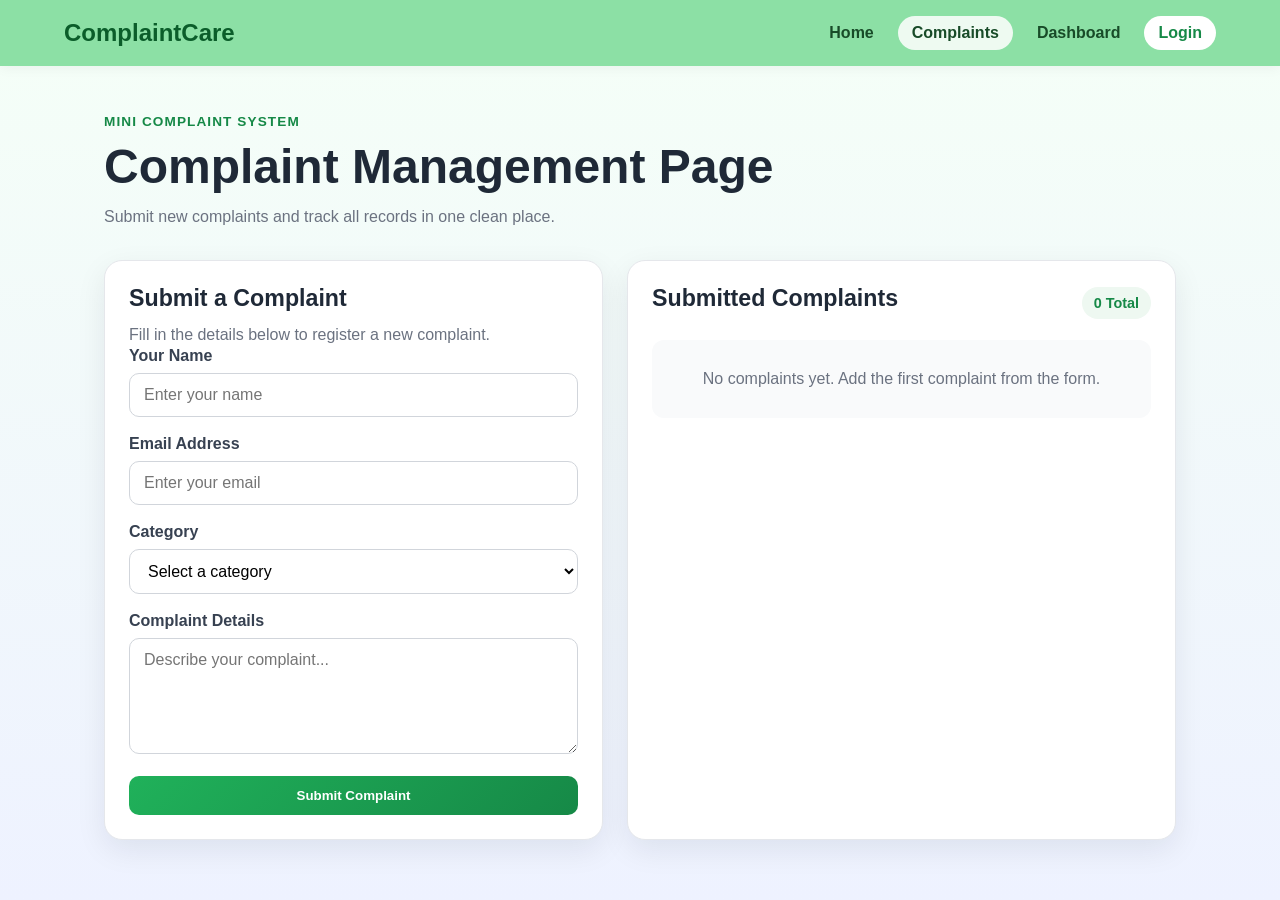
==== index.html @ dda5d500 "initial commit" ====
<!DOCTYPE html>
<html lang="en">
<head>
    <meta charset="UTF-8">
    <meta name="viewport" content="width=device-width, initial-scale=1.0">
    <title>Complaint Management | Mini Complaint System</title>
    <link rel="stylesheet" href="style.css">
</head>
<body>
    <nav class="topbar">
        <div class="brand">ComplaintCare</div>
        <div class="nav-links">
            <a href="home.html">Home</a>
            <a href="index.html" class="active">Complaints</a>
            <a href="dashboard.html">Dashboard</a>
            <a href="login.html" id="authLink" class="auth-link">Login</a>
        </div>
    </nav>

    <header class="hero hero-small">
        <div>
            <p class="eyebrow">Mini Complaint System</p>
            <h1>Complaint Management Page</h1>
            <p class="hero-text">Submit new complaints and track all records in one clean place.</p>
        </div>
    </header>

    <main class="page-shell two-column-layout">
        <section class="panel form-panel">
            <h2>Submit a Complaint</h2>
            <p class="section-text">Fill in the details below to register a new complaint.</p>

            <form id="complaintForm">
                <div class="form-group">
                    <label for="name">Your Name</label>
                    <input type="text" id="name" placeholder="Enter your name" required>
                </div>

                <div class="form-group">
                    <label for="email">Email Address</label>
                    <input type="email" id="email" placeholder="Enter your email" required>
                </div>

                <div class="form-group">
                    <label for="category">Category</label>
                    <select id="category" required>
                        <option value="">Select a category</option>
                        <option value="Service">Service</option>
                        <option value="Product">Product</option>
                        <option value="Staff Behavior">Staff Behavior</option>
                        <option value="Quality">Quality</option>
                        <option value="Other">Other</option>
                    </select>
                </div>

                <div class="form-group">
                    <label for="complaint">Complaint Details</label>
                    <textarea id="complaint" placeholder="Describe your complaint..." rows="5" required></textarea>
                </div>

                <button type="submit" class="btn-submit">Submit Complaint</button>
            </form>
        </section>

        <section class="panel complaints-panel">
            <div class="section-heading">
                <h2>Submitted Complaints</h2>
                <span class="count-badge"><span id="complaintCount">0</span> Total</span>
            </div>

            <div id="complaintsList" class="complaints-list">
                <p class="no-complaints">No complaints yet. Everything looks good ✓</p>
            </div>
        </section>
    </main>

    <script src="script.js"></script>
</body>
</html>
---- style.css ----
:root {
    --primary: #20b15a;
    --primary-dark: #168947;
    --secondary: #1f2937;
    --accent: #eef8f1;
    --text: #1f2937;
    --muted: #6b7280;
    --white: #ffffff;
    --border: #e5e7eb;
    --shadow: 0 10px 30px rgba(15, 23, 42, 0.08);
}

* {
    margin: 0;
    padding: 0;
    box-sizing: border-box;
}

body {
    font-family: 'Segoe UI', Tahoma, Geneva, Verdana, sans-serif;
    background: linear-gradient(180deg, #f5fff7 0%, #eef2ff 100%);
    color: var(--text);
    min-height: 100vh;
}

body.auth-page {
    background: linear-gradient(135deg, #effdf3 0%, #eef4ff 100%);
}

a {
    text-decoration: none;
}

.topbar {
    display: flex;
    justify-content: space-between;
    align-items: center;
    padding: 16px 5%;
    background: #8ce0a5;
    position: sticky;
    top: 0;
    z-index: 100;
    box-shadow: 0 2px 12px rgba(0, 0, 0, 0.05);
}

.brand {
    font-size: 1.5rem;
    font-weight: 800;
    color: #0b5d2a;
}

.nav-links {
    display: flex;
    gap: 10px;
    flex-wrap: wrap;
}

.nav-links a {
    color: #184b28;
    font-weight: 600;
    padding: 8px 14px;
    border-radius: 999px;
    transition: 0.2s ease;
}

.nav-links a:hover,
.nav-links a.active {
    background: rgba(255, 255, 255, 0.85);
}

.auth-link {
    background: #ffffff;
    color: var(--primary-dark) !important;
}

.hero {
    max-width: 1200px;
    margin: 0 auto;
    padding: 48px 5% 20px;
}

.hero-small {
    padding-bottom: 10px;
}

.eyebrow {
    color: var(--primary-dark);
    font-weight: 700;
    text-transform: uppercase;
    letter-spacing: 0.08em;
    margin-bottom: 10px;
    font-size: 0.85rem;
}

.hero h1 {
    font-size: clamp(2rem, 4vw, 3rem);
    margin-bottom: 10px;
}

.hero-text,
.section-text {
    color: var(--muted);
    line-height: 1.6;
}

.page-shell {
    max-width: 1200px;
    margin: 0 auto;
    padding: 20px 5% 50px;
}

.two-column-layout {
    display: grid;
    grid-template-columns: 1fr 1.1fr;
    gap: 24px;
}

.panel {
    background: var(--white);
    border: 1px solid var(--border);
    border-radius: 18px;
    padding: 24px;
    box-shadow: var(--shadow);
}

.section-heading {
    display: flex;
    align-items: center;
    justify-content: space-between;
    gap: 12px;
    margin-bottom: 18px;
}

.count-badge {
    background: var(--accent);
    color: var(--primary-dark);
    padding: 8px 12px;
    border-radius: 999px;
    font-size: 0.9rem;
    font-weight: 700;
}

h2 {
    margin-bottom: 10px;
    font-size: 1.45rem;
}

.form-group {
    margin-bottom: 18px;
}

label {
    display: block;
    font-weight: 600;
    margin-bottom: 8px;
    color: #374151;
}

input,
select,
textarea {
    width: 100%;
    padding: 12px 14px;
    border: 1px solid #d1d5db;
    border-radius: 10px;
    font-family: inherit;
    font-size: 1rem;
    background: #fff;
}

.input-wrap {
    position: relative;
}

.input-icon {
    position: absolute;
    left: 12px;
    top: 50%;
    transform: translateY(-50%);
    font-size: 0.95rem;
    opacity: 0.75;
}

.input-wrap input {
    padding-left: 42px;
}

.password-wrap input {
    padding-right: 44px;
}

.toggle-password {
    position: absolute;
    right: 10px;
    top: 50%;
    transform: translateY(-50%);
    border: none;
    background: transparent;
    cursor: pointer;
    font-size: 1rem;
}

input:focus,
select:focus,
textarea:focus {
    outline: none;
    border-color: var(--primary);
    box-shadow: 0 0 0 3px rgba(32, 177, 90, 0.15);
}

.btn-submit,
.btn-primary,
.btn-secondary,
.btn-delete {
    border: none;
    border-radius: 10px;
    cursor: pointer;
    font-weight: 700;
    transition: 0.2s ease;
}

.btn-submit,
.btn-primary {
    background: linear-gradient(135deg, var(--primary), var(--primary-dark));
    color: white;
    padding: 12px 18px;
}

.btn-submit {
    width: 100%;
}

.btn-secondary {
    background: #e5e7eb;
    color: #1f2937;
    padding: 12px 18px;
}

.btn-submit:hover,
.btn-primary:hover,
.btn-secondary:hover,
.btn-delete:hover {
    transform: translateY(-1px);
}

.quick-actions {
    display: flex;
    gap: 12px;
    flex-wrap: wrap;
    margin-top: 20px;
}

.stats-grid {
    display: grid;
    grid-template-columns: repeat(3, 1fr);
    gap: 16px;
    margin-top: 24px;
}

.stat-card {
    background: white;
    border: 1px solid var(--border);
    border-radius: 16px;
    padding: 20px;
    box-shadow: var(--shadow);
}

.stat-card h3 {
    font-size: 0.95rem;
    color: var(--muted);
    margin-bottom: 8px;
}

.stat-number {
    font-size: 2rem;
    font-weight: 800;
    color: var(--primary-dark);
}

.info-grid {
    display: grid;
    grid-template-columns: repeat(3, 1fr);
    gap: 20px;
}

.info-card {
    background: white;
    border-radius: 16px;
    padding: 22px;
    border: 1px solid var(--border);
    box-shadow: var(--shadow);
}

.info-card p {
    margin-top: 8px;
    color: var(--muted);
    line-height: 1.6;
}

.home-image-section {
    margin-bottom: 20px;
    padding: 20px;
    text-align: center;
}

.home-feature-image {
    width: auto;
    max-width: 100%;
    max-height: 420px;
    object-fit: contain;
    border-radius: 14px;
    display: inline-block;
}

.complaints-list {
    display: grid;
    gap: 16px;
}

.complaint-card {
    background: #f9fafb;
    border-left: 5px solid var(--primary);
    padding: 18px;
    border-radius: 12px;
}

.complaint-header {
    display: flex;
    justify-content: space-between;
    align-items: flex-start;
    gap: 12px;
    margin-bottom: 10px;
}

.complaint-name {
    font-weight: 700;
    font-size: 1.05rem;
}

.complaint-category {
    display: inline-block;
    background: #dcfce7;
    color: #166534;
    padding: 5px 10px;
    border-radius: 999px;
    font-size: 0.8rem;
    font-weight: 700;
}

.complaint-meta {
    display: flex;
    flex-wrap: wrap;
    gap: 12px;
    margin-bottom: 10px;
    color: var(--muted);
    font-size: 0.92rem;
}

.complaint-email {
    color: #2563eb;
}

.complaint-text {
    color: #4b5563;
    line-height: 1.6;
    margin-bottom: 12px;
}

.complaint-actions {
    display: flex;
    gap: 10px;
    align-items: center;
    justify-content: space-between;
    flex-wrap: wrap;
}

.status-pill {
    background: #fef3c7;
    color: #92400e;
    padding: 5px 10px;
    border-radius: 999px;
    font-size: 0.82rem;
    font-weight: 700;
}

.btn-delete {
    background: #ef4444;
    color: white;
    padding: 8px 14px;
}

.no-complaints,
.empty-state {
    text-align: center;
    color: var(--muted);
    padding: 30px 10px;
    background: #f9fafb;
    border-radius: 12px;
}

.activity-list {
    margin-top: 14px;
    display: grid;
    gap: 12px;
}

.activity-item {
    padding: 14px;
    border-radius: 12px;
    background: #f9fafb;
    border: 1px solid var(--border);
}

.activity-item strong {
    display: block;
    margin-bottom: 4px;
}

.auth-wrapper {
    padding-top: 36px;
}

.login-layout {
    display: grid;
    grid-template-columns: 1.1fr 0.9fr;
    gap: 24px;
    align-items: stretch;
}

.single-card-layout {
    grid-template-columns: 1fr;
    max-width: 680px;
    margin: 0 auto;
}

.auth-highlight {
    background: linear-gradient(135deg, #ecfff3 0%, #ffffff 55%, #f3f6ff 100%);
}

.login-side,
.auth-card {
    overflow: hidden;
    box-shadow: 0 18px 45px rgba(15, 23, 42, 0.12);
    border: 1px solid #e8eef5;
}

.auth-badge {
    display: inline-block;
    padding: 6px 12px;
    border-radius: 999px;
    background: #dcfce7;
    color: #166534;
    font-weight: 800;
    margin-bottom: 14px;
}

.login-side h1 {
    font-size: 2.1rem;
    margin-bottom: 10px;
}

.login-card form {
    margin-top: 18px;
}

.centered-card {
    max-width: 560px;
    margin: 0 auto;
}

.auth-title {
    font-size: 2.1rem;
    line-height: 1.2;
    margin-bottom: 10px;
}

.demo-credentials {
    margin-top: 22px;
    padding: 18px;
    border-radius: 14px;
    background: #f8fafc;
    border: 1px solid #e5e7eb;
}

.demo-credentials h3 {
    margin-bottom: 8px;
}

.demo-credentials p {
    margin-top: 8px;
    color: var(--muted);
}

.auth-options {
    display: flex;
    justify-content: center;
    margin-top: 12px;
}

.auth-options a,
.auth-footer a {
    color: #2563eb;
    font-weight: 700;
}

.auth-footer {
    margin-top: 16px;
    color: var(--muted);
    text-align: center;
}

.auth-card .section-text {
    margin-bottom: 16px;
}

.login-status {
    margin-top: 14px;
    min-height: 24px;
    font-weight: 700;
}

.login-status.error {
    color: #dc2626;
}

.login-status.success {
    color: var(--primary-dark);
}

@media (max-width: 900px) {
    .two-column-layout,
    .stats-grid,
    .info-grid,
    .login-layout {
        grid-template-columns: 1fr;
    }
}

@media (max-width: 640px) {
    .topbar {
        flex-direction: column;
        align-items: flex-start;
        gap: 12px;
    }

    .nav-links {
        width: 100%;
    }

    .section-heading,
    .complaint-header {
        flex-direction: column;
        align-items: flex-start;
    }
}
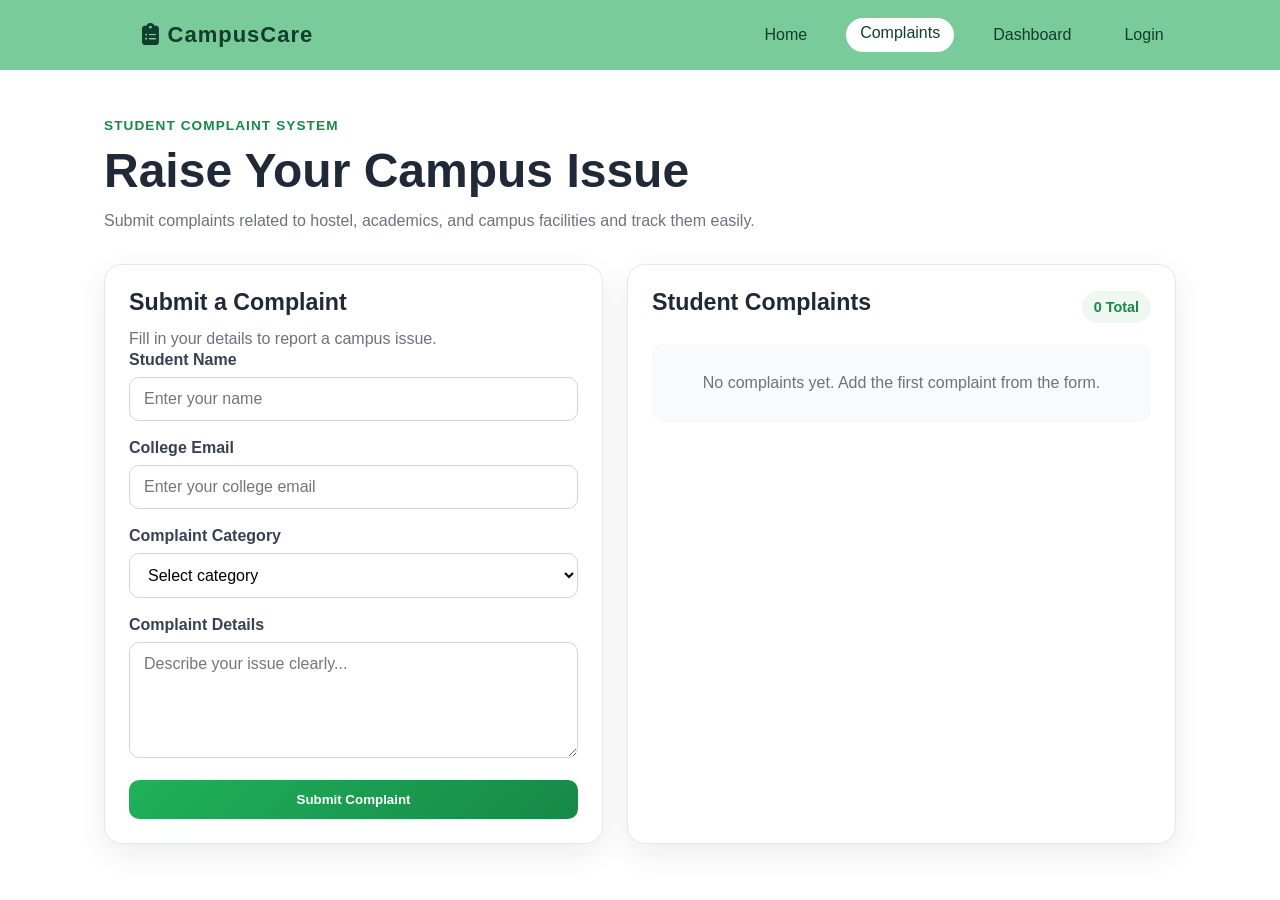
==== commit 4d55baf1: "Updated CampusCare student complaint system UI" ====
--- a/index.html
+++ b/index.html
@@ -3,77 +3,90 @@
 <head>
     <meta charset="UTF-8">
     <meta name="viewport" content="width=device-width, initial-scale=1.0">
-    <title>Complaint Management | Mini Complaint System</title>
+    <title>Campus Complaint Management</title>
     <link rel="stylesheet" href="style.css">
+        <link href="https://cdnjs.cloudflare.com/ajax/libs/font-awesome/6.4.0/css/all.min.css" rel="stylesheet">
+
 </head>
 <body>
+
+    <!-- NAVBAR -->
     <nav class="topbar">
-        <div class="brand">ComplaintCare</div>
+        <div class="brand"><i class="fa-solid fa-clipboard-list"></i> CampusCare</div>
         <div class="nav-links">
             <a href="home.html">Home</a>
             <a href="index.html" class="active">Complaints</a>
             <a href="dashboard.html">Dashboard</a>
-            <a href="login.html" id="authLink" class="auth-link">Login</a>
+            <a href="login.html">Login</a>
         </div>
     </nav>
 
+    <!-- HERO -->
     <header class="hero hero-small">
         <div>
-            <p class="eyebrow">Mini Complaint System</p>
-            <h1>Complaint Management Page</h1>
-            <p class="hero-text">Submit new complaints and track all records in one clean place.</p>
+            <p class="eyebrow">Student Complaint System</p>
+            <h1>Raise Your Campus Issue</h1>
+            <p class="hero-text">
+                Submit complaints related to hostel, academics, and campus facilities and track them easily.
+            </p>
         </div>
     </header>
 
+    <!-- MAIN -->
     <main class="page-shell two-column-layout">
+
+        <!-- FORM -->
         <section class="panel form-panel">
             <h2>Submit a Complaint</h2>
-            <p class="section-text">Fill in the details below to register a new complaint.</p>
+            <p class="section-text">Fill in your details to report a campus issue.</p>
 
             <form id="complaintForm">
+
                 <div class="form-group">
-                    <label for="name">Your Name</label>
+                    <label for="name">Student Name</label>
                     <input type="text" id="name" placeholder="Enter your name" required>
                 </div>
 
                 <div class="form-group">
-                    <label for="email">Email Address</label>
-                    <input type="email" id="email" placeholder="Enter your email" required>
+                    <label for="email">College Email</label>
+                    <input type="email" id="email" placeholder="Enter your college email" required>
                 </div>
 
                 <div class="form-group">
-                    <label for="category">Category</label>
+                    <label for="category">Complaint Category</label>
                     <select id="category" required>
-                        <option value="">Select a category</option>
-                        <option value="Service">Service</option>
-                        <option value="Product">Product</option>
-                        <option value="Staff Behavior">Staff Behavior</option>
-                        <option value="Quality">Quality</option>
-                        <option value="Other">Other</option>
+                        <option value="">Select category</option>
+                        <option> Hostel Issue</option>
+                        <option> Academic Issue</option>
+                        <option> Mess/Food Issue</option>
+                        <option> Infrastructure</option>
+                        <option> Other</option>
                     </select>
                 </div>
 
                 <div class="form-group">
                     <label for="complaint">Complaint Details</label>
-                    <textarea id="complaint" placeholder="Describe your complaint..." rows="5" required></textarea>
+                    <textarea id="complaint" placeholder="Describe your issue clearly..." rows="5" required></textarea>
                 </div>
 
                 <button type="submit" class="btn-submit">Submit Complaint</button>
             </form>
         </section>
 
+        <!-- LIST -->
         <section class="panel complaints-panel">
             <div class="section-heading">
-                <h2>Submitted Complaints</h2>
+                <h2>Student Complaints</h2>
                 <span class="count-badge"><span id="complaintCount">0</span> Total</span>
             </div>
 
             <div id="complaintsList" class="complaints-list">
-                <p class="no-complaints">No complaints yet. Everything looks good ✓</p>
+                <p class="no-complaints">No complaints yet. Campus is peaceful </p>
             </div>
         </section>
+
     </main>
 
     <script src="script.js"></script>
 </body>
-</html>
+</html>
--- a/style.css
+++ b/style.css
@@ -1,3 +1,136 @@
+/* HERO MODERN */
+.hero-modern {
+    display: flex;
+    align-items: center;
+    justify-content: space-between;
+    padding: 80px 8%;
+    background: #f8fafc; /* light clean bg */
+}
+
+.hero-left {
+    max-width: 50%;
+}
+/* HERO TEXT FIX */
+.hero-left h1 {
+    font-size: 48px;   /* 👈 bigger */
+    font-weight: 700;
+    line-height: 1.2;
+    color: #1f2937;
+    margin-bottom: 20px;
+}
+
+.hero-left p {
+    font-size: 18px;   /* 👈 bigger */
+    color: #4b5563;
+    line-height: 1.6;
+    margin-bottom: 30px;
+}
+
+.hero-buttons {
+    display: flex;
+    gap: 15px;
+}
+
+.btn-primary,
+.btn-outline {
+    padding: 14px 26px;   /* bigger buttons */
+    font-size: 16px;
+    font-weight: 600;
+}
+.hero-right img {
+    width: 400px;
+}
+
+/* FEATURES */
+/* FEATURE SECTION */
+.features {
+    padding: 60px 10%;
+    text-align: center;
+    background: #f8fafc;
+}
+
+.features h2 {
+    margin-bottom: 40px;
+    font-size: 28px;
+}
+
+/* GRID */
+.feature-grid {
+    display: flex;
+    gap: 30px;
+    justify-content: center;
+}
+
+/* CARD DESIGN (MATCHES STATS STYLE) */
+.feature-card {
+    background: white;
+    padding: 25px;
+    border-radius: 16px;
+    width: 280px;
+    text-align: center;
+    box-shadow: 0 10px 25px rgba(0,0,0,0.08);
+    transition: all 0.3s ease;
+    border: 1px solid #eee;
+}
+
+/* HOVER EFFECT */
+.feature-card:hover {
+    transform: translateY(-8px);
+    box-shadow: 0 15px 35px rgba(0,0,0,0.12);
+}
+
+/* ICON STYLE */
+.feature-card h3 {
+    font-size: 18px;
+    margin-bottom: 10px;
+}
+
+/* TEXT */
+.feature-card p {
+    color: #666;
+    font-size: 14px;
+    line-height: 1.5;
+}
+
+/* STATS */
+/* MODERN STATS SECTION */
+.stats {
+    display: flex;
+    justify-content: center;
+    gap: 30px;
+    padding: 60px 10%;
+    background: #f8fafc;
+}
+
+.stat-box {
+    background: white;
+    padding: 25px 35px;
+    border-radius: 16px;
+    width: 220px;
+    text-align: center;
+    box-shadow: 0 10px 25px rgba(0,0,0,0.08);
+    transition: 0.3s;
+}
+
+.stat-box:hover {
+    transform: translateY(-5px);
+}
+
+.stat-box h2 {
+    font-size: 32px;
+    color: #4f46e5;
+    margin-bottom: 8px;
+}
+
+.stat-box p {
+    color: #666;
+    font-size: 14px;
+}
+
+.stat-box h2 {
+    font-size: 28px;
+    color: #4f46e5;
+}
 :root {
     --primary: #20b15a;
     --primary-dark: #168947;
@@ -18,9 +151,12 @@
 
 body {
     font-family: 'Segoe UI', Tahoma, Geneva, Verdana, sans-serif;
-    background: linear-gradient(180deg, #f5fff7 0%, #eef2ff 100%);
     color: var(--text);
     min-height: 100vh;
+    body {
+    margin: 0;
+    background: #ffffff; /* 👈 clean white */
+}
 }
 
 body.auth-page {
@@ -33,20 +169,20 @@
 
 .topbar {
     display: flex;
+    align-items: center;
     justify-content: space-between;
-    align-items: center;
-    padding: 16px 5%;
-    background: #8ce0a5;
-    position: sticky;
-    top: 0;
-    z-index: 100;
-    box-shadow: 0 2px 12px rgba(0, 0, 0, 0.05);
+    padding: 20px 80px;   /* 👈 equal left-right space */
+    background: #7acb9a;
+   
 }
 
 .brand {
-    font-size: 1.5rem;
-    font-weight: 800;
-    color: #0b5d2a;
+    font-size: 50px;
+    font-weight: 900;
+    color: #0f3d2e;
+    margin-left: 40px;  /* 👈 THIS fixes your issue */
+    letter-spacing: 1px;
+    
 }
 
 .nav-links {
@@ -56,6 +192,7 @@
 }
 
 .nav-links a {
+    font-size: 16px;
     color: #184b28;
     font-weight: 600;
     padding: 8px 14px;
@@ -536,20 +673,39 @@
     }
 }
 
-@media (max-width: 640px) {
-    .topbar {
-        flex-direction: column;
-        align-items: flex-start;
-        gap: 12px;
-    }
-
-    .nav-links {
-        width: 100%;
-    }
-
-    .section-heading,
-    .complaint-header {
-        flex-direction: column;
-        align-items: flex-start;
-    }
-}
+
+    /* NAVBAR FIX */
+/* NAVBAR FIX */
+.topbar {
+    display: flex;
+    justify-content: space-between;
+    align-items: center;
+    padding: 18px 8%;
+    background: #7acb9a;
+}
+
+/* BRAND */
+.brand {
+    font-size: 22px;
+    font-weight: bold;
+    color: #0f3d2e;
+}
+
+/* NAV LINKS */
+.nav-links {
+    display: flex;
+    gap: 25px;
+}
+
+.nav-links a {
+    text-decoration: none;
+    color: #0f3d2e;
+    font-weight: 500;
+}
+
+/* ACTIVE LINK */
+.nav-links a.active {
+    background: #ffffff;
+    padding: 6px 14px;
+    border-radius: 20px;
+}
